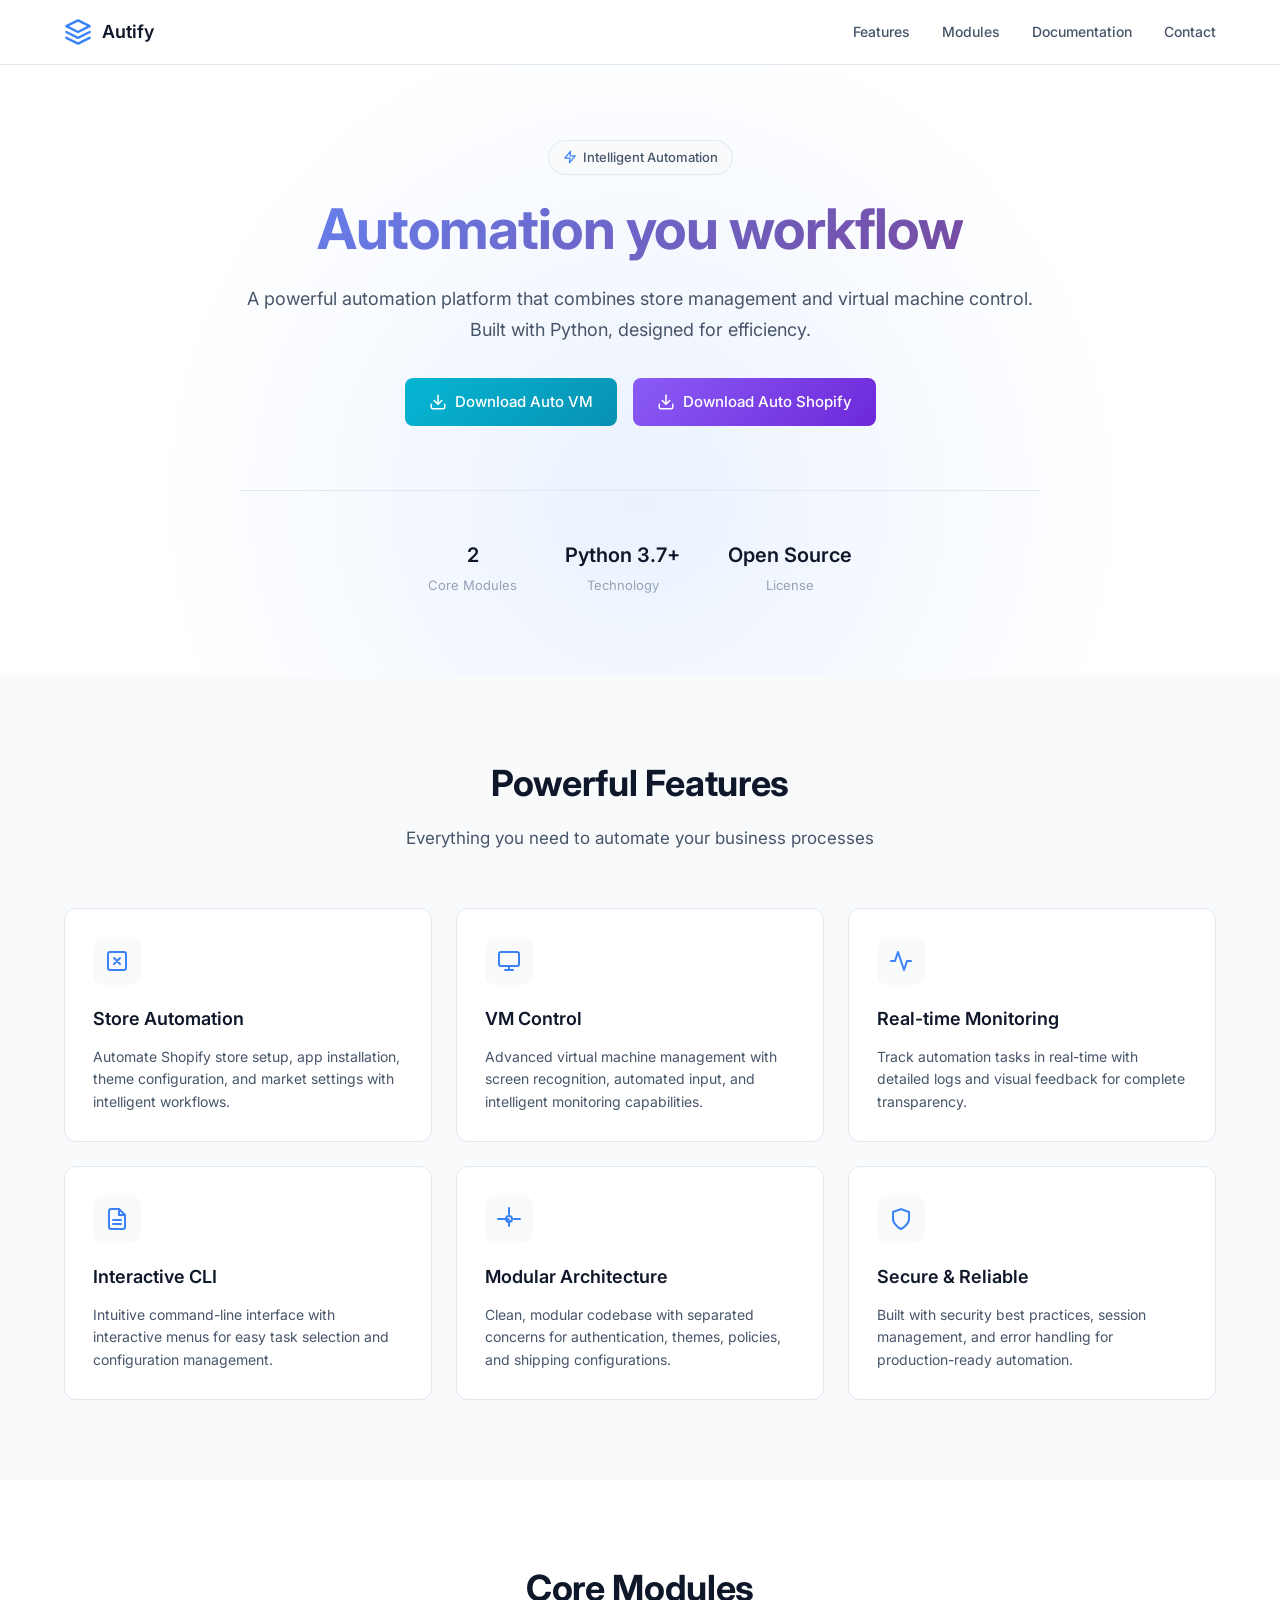
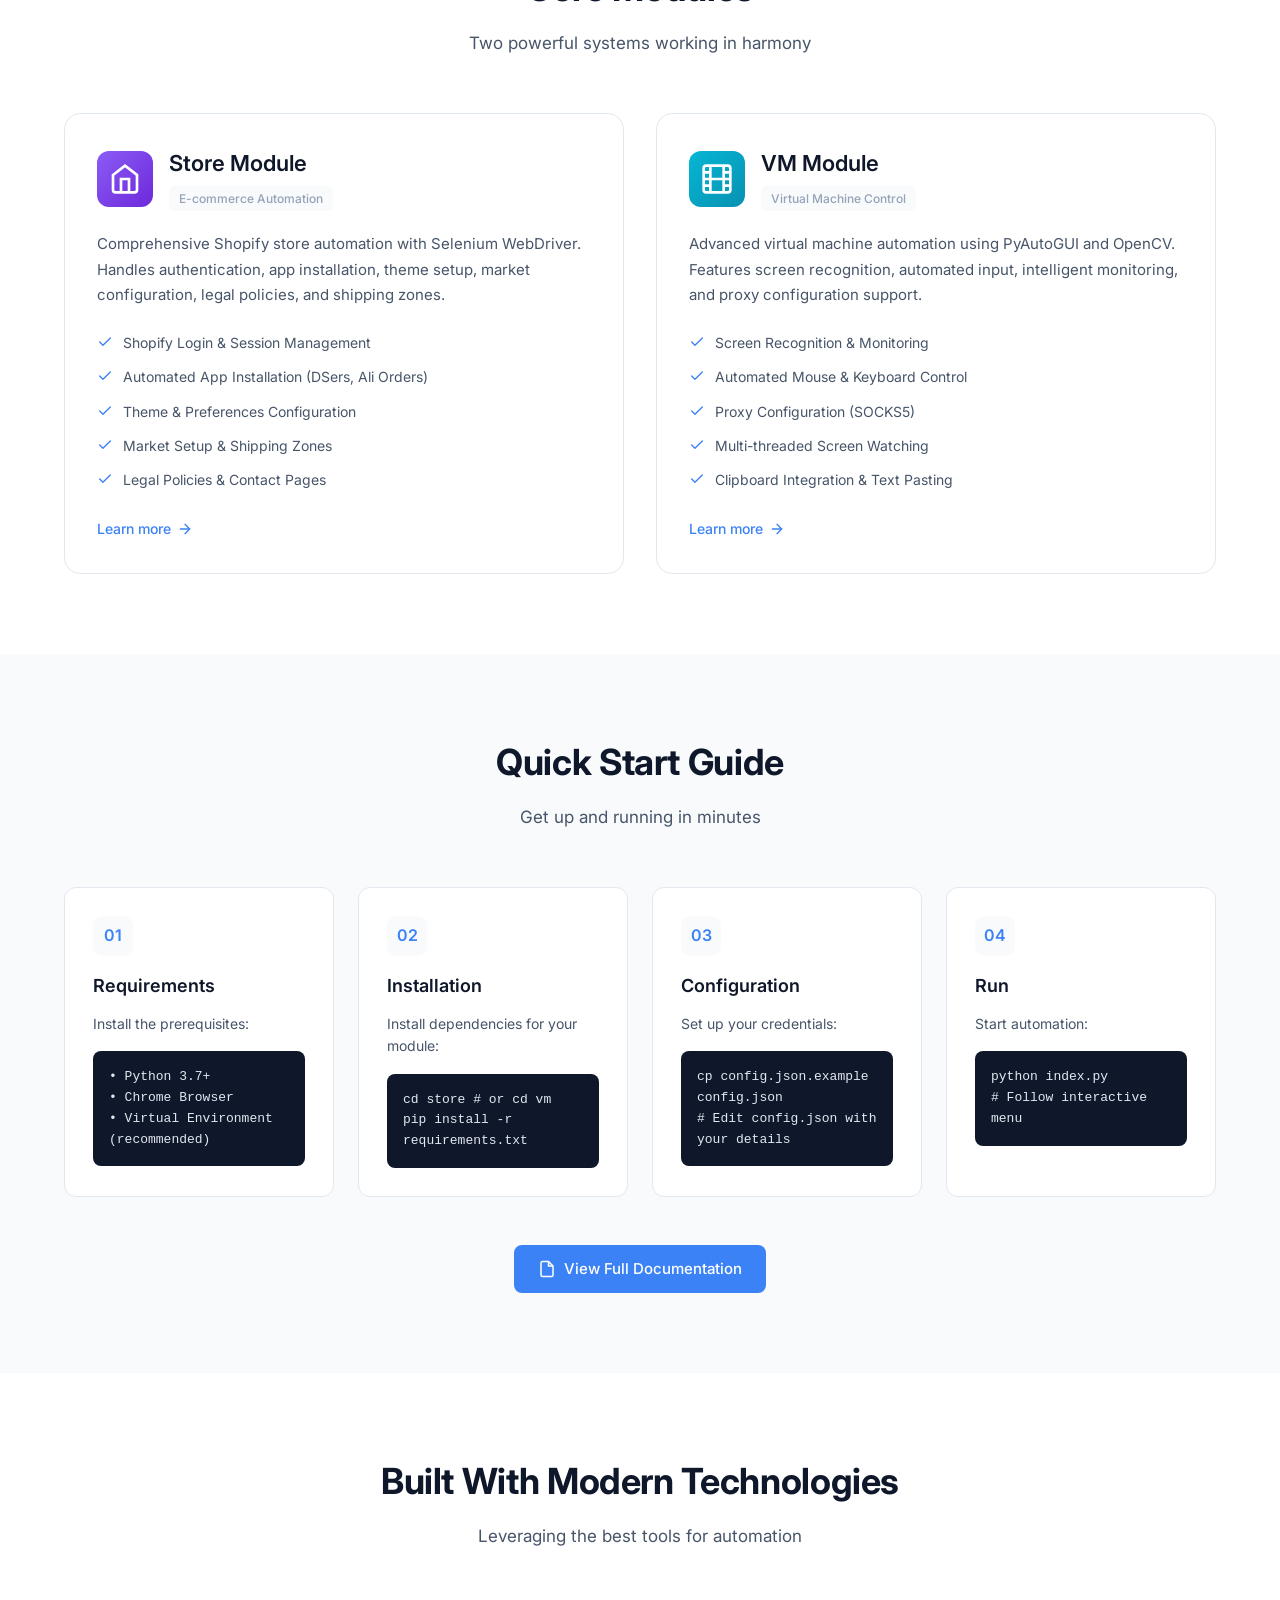
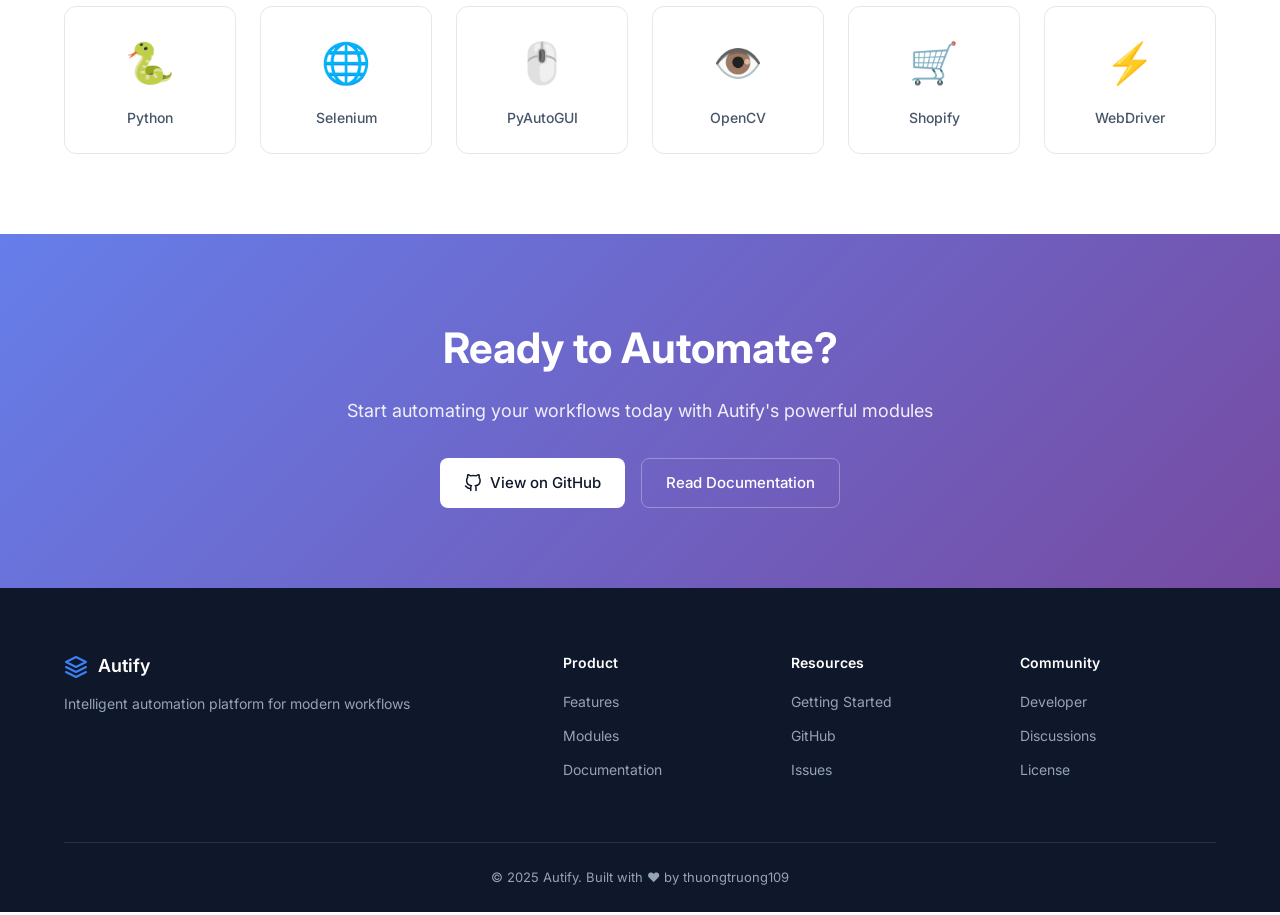
==== docs/index.html @ 8913245e "docs: update build description" ====
<!DOCTYPE html>
<html lang="vi">
  <head>
    <meta charset="UTF-8" />
    <meta name="viewport" content="width=device-width, initial-scale=1.0" />
    <title>Autify - Automation Platform</title>
    <link rel="preconnect" href="https://fonts.googleapis.com" />
    <link rel="preconnect" href="https://fonts.gstatic.com" crossorigin />
    <link
      href="https://fonts.googleapis.com/css2?family=Inter:wght@300;400;500;600;700&display=swap"
      rel="stylesheet"
    />
    <link rel="stylesheet" href="styles.css" />
  </head>
  <body>
    <!-- Navigation -->
    <nav class="navbar">
      <div class="container">
        <div class="nav-content">
          <div class="logo">
            <svg
              width="28"
              height="28"
              viewBox="0 0 24 24"
              fill="none"
              xmlns="http://www.w3.org/2000/svg"
            >
              <path
                d="M12 2L2 7L12 12L22 7L12 2Z"
                stroke="currentColor"
                stroke-width="2"
                stroke-linecap="round"
                stroke-linejoin="round"
              />
              <path
                d="M2 17L12 22L22 17"
                stroke="currentColor"
                stroke-width="2"
                stroke-linecap="round"
                stroke-linejoin="round"
              />
              <path
                d="M2 12L12 17L22 12"
                stroke="currentColor"
                stroke-width="2"
                stroke-linecap="round"
                stroke-linejoin="round"
              />
            </svg>
            <span>Autify</span>
          </div>
          <button class="mobile-menu-toggle" aria-label="Toggle menu">
            <span></span>
            <span></span>
            <span></span>
          </button>
          <ul class="nav-links">
            <li><a href="#features">Features</a></li>
            <li><a href="#modules">Modules</a></li>
            <li><a href="#docs">Documentation</a></li>
            <li><a href="#contact">Contact</a></li>
          </ul>
        </div>
      </div>
    </nav>

    <!-- Hero Section -->
    <section class="hero">
      <div class="container">
        <div class="hero-content">
          <div class="badge">
            <svg
              width="14"
              height="14"
              viewBox="0 0 24 24"
              fill="none"
              xmlns="http://www.w3.org/2000/svg"
            >
              <path
                d="M13 2L3 14h9l-1 8 10-12h-9l1-8z"
                stroke="currentColor"
                stroke-width="2"
                stroke-linecap="round"
                stroke-linejoin="round"
              />
            </svg>
            Intelligent Automation
          </div>
          <h1 class="hero-title">
            <span class="gradient-text">Automation you workflow</span>
          </h1>
          <p class="hero-description">
            A powerful automation platform that combines store management and
            virtual machine control. Built with Python, designed for efficiency.
          </p>
          <div class="hero-actions">
            <a
              href="https://github.com/thuongtruong109/autify/raw/refs/heads/gh-pages/downloads/autify_vm.zip"
              class="btn-large btn-vm"
              download
            >
              <svg
                width="18"
                height="18"
                viewBox="0 0 24 24"
                fill="none"
                xmlns="http://www.w3.org/2000/svg"
              >
                <path
                  d="M21 15v4a2 2 0 0 1-2 2H5a2 2 0 0 1-2-2v-4"
                  stroke="currentColor"
                  stroke-width="2"
                  stroke-linecap="round"
                  stroke-linejoin="round"
                />
                <polyline
                  points="7 10 12 15 17 10"
                  stroke="currentColor"
                  stroke-width="2"
                  stroke-linecap="round"
                  stroke-linejoin="round"
                />
                <line
                  x1="12"
                  y1="15"
                  x2="12"
                  y2="3"
                  stroke="currentColor"
                  stroke-width="2"
                  stroke-linecap="round"
                />
              </svg>
              Download Auto VM
            </a>
            <a
              href="store/build/dist/index.exe"
              class="btn-large btn-store"
              download
            >
              <svg
                width="18"
                height="18"
                viewBox="0 0 24 24"
                fill="none"
                xmlns="http://www.w3.org/2000/svg"
              >
                <path
                  d="M21 15v4a2 2 0 0 1-2 2H5a2 2 0 0 1-2-2v-4"
                  stroke="currentColor"
                  stroke-width="2"
                  stroke-linecap="round"
                  stroke-linejoin="round"
                />
                <polyline
                  points="7 10 12 15 17 10"
                  stroke="currentColor"
                  stroke-width="2"
                  stroke-linecap="round"
                  stroke-linejoin="round"
                />
                <line
                  x1="12"
                  y1="15"
                  x2="12"
                  y2="3"
                  stroke="currentColor"
                  stroke-width="2"
                  stroke-linecap="round"
                />
              </svg>
              Download Auto Shopify
            </a>
          </div>
          <div class="hero-stats">
            <div class="stat-item">
              <div class="stat-value">2</div>
              <div class="stat-label">Core Modules</div>
            </div>
            <div class="stat-item">
              <div class="stat-value">Python 3.7+</div>
              <div class="stat-label">Technology</div>
            </div>
            <div class="stat-item">
              <div class="stat-value">Open Source</div>
              <div class="stat-label">License</div>
            </div>
          </div>
        </div>
      </div>
      <div class="hero-gradient"></div>
    </section>

    <!-- Features Section -->
    <section id="features" class="features">
      <div class="container">
        <div class="section-header">
          <h2 class="section-title">Powerful Features</h2>
          <p class="section-description">
            Everything you need to automate your business processes
          </p>
        </div>
        <div class="features-grid">
          <div class="feature-card">
            <div class="feature-icon">
              <svg
                width="24"
                height="24"
                viewBox="0 0 24 24"
                fill="none"
                xmlns="http://www.w3.org/2000/svg"
              >
                <rect
                  x="3"
                  y="3"
                  width="18"
                  height="18"
                  rx="2"
                  stroke="currentColor"
                  stroke-width="2"
                />
                <path
                  d="M9 9l6 6M15 9l-6 6"
                  stroke="currentColor"
                  stroke-width="2"
                  stroke-linecap="round"
                />
              </svg>
            </div>
            <h3>Store Automation</h3>
            <p>
              Automate Shopify store setup, app installation, theme
              configuration, and market settings with intelligent workflows.
            </p>
          </div>
          <div class="feature-card">
            <div class="feature-icon">
              <svg
                width="24"
                height="24"
                viewBox="0 0 24 24"
                fill="none"
                xmlns="http://www.w3.org/2000/svg"
              >
                <rect
                  x="2"
                  y="3"
                  width="20"
                  height="14"
                  rx="2"
                  stroke="currentColor"
                  stroke-width="2"
                />
                <line
                  x1="8"
                  y1="21"
                  x2="16"
                  y2="21"
                  stroke="currentColor"
                  stroke-width="2"
                  stroke-linecap="round"
                />
                <line
                  x1="12"
                  y1="17"
                  x2="12"
                  y2="21"
                  stroke="currentColor"
                  stroke-width="2"
                  stroke-linecap="round"
                />
              </svg>
            </div>
            <h3>VM Control</h3>
            <p>
              Advanced virtual machine management with screen recognition,
              automated input, and intelligent monitoring capabilities.
            </p>
          </div>
          <div class="feature-card">
            <div class="feature-icon">
              <svg
                width="24"
                height="24"
                viewBox="0 0 24 24"
                fill="none"
                xmlns="http://www.w3.org/2000/svg"
              >
                <polyline
                  points="22 12 18 12 15 21 9 3 6 12 2 12"
                  stroke="currentColor"
                  stroke-width="2"
                  stroke-linecap="round"
                  stroke-linejoin="round"
                />
              </svg>
            </div>
            <h3>Real-time Monitoring</h3>
            <p>
              Track automation tasks in real-time with detailed logs and visual
              feedback for complete transparency.
            </p>
          </div>
          <div class="feature-card">
            <div class="feature-icon">
              <svg
                width="24"
                height="24"
                viewBox="0 0 24 24"
                fill="none"
                xmlns="http://www.w3.org/2000/svg"
              >
                <path
                  d="M14 2H6a2 2 0 0 0-2 2v16a2 2 0 0 0 2 2h12a2 2 0 0 0 2-2V8z"
                  stroke="currentColor"
                  stroke-width="2"
                />
                <polyline
                  points="14 2 14 8 20 8"
                  stroke="currentColor"
                  stroke-width="2"
                />
                <line
                  x1="16"
                  y1="13"
                  x2="8"
                  y2="13"
                  stroke="currentColor"
                  stroke-width="2"
                  stroke-linecap="round"
                />
                <line
                  x1="16"
                  y1="17"
                  x2="8"
                  y2="17"
                  stroke="currentColor"
                  stroke-width="2"
                  stroke-linecap="round"
                />
              </svg>
            </div>
            <h3>Interactive CLI</h3>
            <p>
              Intuitive command-line interface with interactive menus for easy
              task selection and configuration management.
            </p>
          </div>
          <div class="feature-card">
            <div class="feature-icon">
              <svg
                width="24"
                height="24"
                viewBox="0 0 24 24"
                fill="none"
                xmlns="http://www.w3.org/2000/svg"
              >
                <circle
                  cx="12"
                  cy="12"
                  r="3"
                  stroke="currentColor"
                  stroke-width="2"
                />
                <path
                  d="M12 1v6m0 6v6M23 12h-6m-6 0H1"
                  stroke="currentColor"
                  stroke-width="2"
                  stroke-linecap="round"
                />
              </svg>
            </div>
            <h3>Modular Architecture</h3>
            <p>
              Clean, modular codebase with separated concerns for
              authentication, themes, policies, and shipping configurations.
            </p>
          </div>
          <div class="feature-card">
            <div class="feature-icon">
              <svg
                width="24"
                height="24"
                viewBox="0 0 24 24"
                fill="none"
                xmlns="http://www.w3.org/2000/svg"
              >
                <path
                  d="M12 22s8-4 8-10V5l-8-3-8 3v7c0 6 8 10 8 10z"
                  stroke="currentColor"
                  stroke-width="2"
                />
              </svg>
            </div>
            <h3>Secure & Reliable</h3>
            <p>
              Built with security best practices, session management, and error
              handling for production-ready automation.
            </p>
          </div>
        </div>
      </div>
    </section>

    <!-- Modules Section -->
    <section id="modules" class="modules">
      <div class="container">
        <div class="section-header">
          <h2 class="section-title">Core Modules</h2>
          <p class="section-description">
            Two powerful systems working in harmony
          </p>
        </div>
        <div class="modules-grid">
          <div class="module-card">
            <div class="module-header">
              <div class="module-icon store">
                <svg
                  width="32"
                  height="32"
                  viewBox="0 0 24 24"
                  fill="none"
                  xmlns="http://www.w3.org/2000/svg"
                >
                  <path
                    d="M3 9l9-7 9 7v11a2 2 0 0 1-2 2H5a2 2 0 0 1-2-2z"
                    stroke="currentColor"
                    stroke-width="2"
                  />
                  <polyline
                    points="9 22 9 12 15 12 15 22"
                    stroke="currentColor"
                    stroke-width="2"
                  />
                </svg>
              </div>
              <div>
                <h3>Store Module</h3>
                <span class="module-tag">E-commerce Automation</span>
              </div>
            </div>
            <p class="module-description">
              Comprehensive Shopify store automation with Selenium WebDriver.
              Handles authentication, app installation, theme setup, market
              configuration, legal policies, and shipping zones.
            </p>
            <div class="module-features">
              <div class="module-feature">
                <svg
                  width="16"
                  height="16"
                  viewBox="0 0 24 24"
                  fill="none"
                  xmlns="http://www.w3.org/2000/svg"
                >
                  <polyline
                    points="20 6 9 17 4 12"
                    stroke="currentColor"
                    stroke-width="2"
                    stroke-linecap="round"
                    stroke-linejoin="round"
                  />
                </svg>
                Shopify Login & Session Management
              </div>
              <div class="module-feature">
                <svg
                  width="16"
                  height="16"
                  viewBox="0 0 24 24"
                  fill="none"
                  xmlns="http://www.w3.org/2000/svg"
                >
                  <polyline
                    points="20 6 9 17 4 12"
                    stroke="currentColor"
                    stroke-width="2"
                    stroke-linecap="round"
                    stroke-linejoin="round"
                  />
                </svg>
                Automated App Installation (DSers, Ali Orders)
              </div>
              <div class="module-feature">
                <svg
                  width="16"
                  height="16"
                  viewBox="0 0 24 24"
                  fill="none"
                  xmlns="http://www.w3.org/2000/svg"
                >
                  <polyline
                    points="20 6 9 17 4 12"
                    stroke="currentColor"
                    stroke-width="2"
                    stroke-linecap="round"
                    stroke-linejoin="round"
                  />
                </svg>
                Theme & Preferences Configuration
              </div>
              <div class="module-feature">
                <svg
                  width="16"
                  height="16"
                  viewBox="0 0 24 24"
                  fill="none"
                  xmlns="http://www.w3.org/2000/svg"
                >
                  <polyline
                    points="20 6 9 17 4 12"
                    stroke="currentColor"
                    stroke-width="2"
                    stroke-linecap="round"
                    stroke-linejoin="round"
                  />
                </svg>
                Market Setup & Shipping Zones
              </div>
              <div class="module-feature">
                <svg
                  width="16"
                  height="16"
                  viewBox="0 0 24 24"
                  fill="none"
                  xmlns="http://www.w3.org/2000/svg"
                >
                  <polyline
                    points="20 6 9 17 4 12"
                    stroke="currentColor"
                    stroke-width="2"
                    stroke-linecap="round"
                    stroke-linejoin="round"
                  />
                </svg>
                Legal Policies & Contact Pages
              </div>
            </div>
            <a href="#docs" class="module-link">
              Learn more
              <svg
                width="16"
                height="16"
                viewBox="0 0 24 24"
                fill="none"
                xmlns="http://www.w3.org/2000/svg"
              >
                <line
                  x1="5"
                  y1="12"
                  x2="19"
                  y2="12"
                  stroke="currentColor"
                  stroke-width="2"
                  stroke-linecap="round"
                />
                <polyline
                  points="12 5 19 12 12 19"
                  stroke="currentColor"
                  stroke-width="2"
                  stroke-linecap="round"
                  stroke-linejoin="round"
                />
              </svg>
            </a>
          </div>

          <div class="module-card">
            <div class="module-header">
              <div class="module-icon vm">
                <svg
                  width="32"
                  height="32"
                  viewBox="0 0 24 24"
                  fill="none"
                  xmlns="http://www.w3.org/2000/svg"
                >
                  <rect
                    x="2"
                    y="2"
                    width="20"
                    height="20"
                    rx="2"
                    stroke="currentColor"
                    stroke-width="2"
                  />
                  <path
                    d="M7 2v20M17 2v20M2 12h20M2 7h5M2 17h5M17 17h5M17 7h5"
                    stroke="currentColor"
                    stroke-width="2"
                  />
                </svg>
              </div>
              <div>
                <h3>VM Module</h3>
                <span class="module-tag">Virtual Machine Control</span>
              </div>
            </div>
            <p class="module-description">
              Advanced virtual machine automation using PyAutoGUI and OpenCV.
              Features screen recognition, automated input, intelligent
              monitoring, and proxy configuration support.
            </p>
            <div class="module-features">
              <div class="module-feature">
                <svg
                  width="16"
                  height="16"
                  viewBox="0 0 24 24"
                  fill="none"
                  xmlns="http://www.w3.org/2000/svg"
                >
                  <polyline
                    points="20 6 9 17 4 12"
                    stroke="currentColor"
                    stroke-width="2"
                    stroke-linecap="round"
                    stroke-linejoin="round"
                  />
                </svg>
                Screen Recognition & Monitoring
              </div>
              <div class="module-feature">
                <svg
                  width="16"
                  height="16"
                  viewBox="0 0 24 24"
                  fill="none"
                  xmlns="http://www.w3.org/2000/svg"
                >
                  <polyline
                    points="20 6 9 17 4 12"
                    stroke="currentColor"
                    stroke-width="2"
                    stroke-linecap="round"
                    stroke-linejoin="round"
                  />
                </svg>
                Automated Mouse & Keyboard Control
              </div>
              <div class="module-feature">
                <svg
                  width="16"
                  height="16"
                  viewBox="0 0 24 24"
                  fill="none"
                  xmlns="http://www.w3.org/2000/svg"
                >
                  <polyline
                    points="20 6 9 17 4 12"
                    stroke="currentColor"
                    stroke-width="2"
                    stroke-linecap="round"
                    stroke-linejoin="round"
                  />
                </svg>
                Proxy Configuration (SOCKS5)
              </div>
              <div class="module-feature">
                <svg
                  width="16"
                  height="16"
                  viewBox="0 0 24 24"
                  fill="none"
                  xmlns="http://www.w3.org/2000/svg"
                >
                  <polyline
                    points="20 6 9 17 4 12"
                    stroke="currentColor"
                    stroke-width="2"
                    stroke-linecap="round"
                    stroke-linejoin="round"
                  />
                </svg>
                Multi-threaded Screen Watching
              </div>
              <div class="module-feature">
                <svg
                  width="16"
                  height="16"
                  viewBox="0 0 24 24"
                  fill="none"
                  xmlns="http://www.w3.org/2000/svg"
                >
                  <polyline
                    points="20 6 9 17 4 12"
                    stroke="currentColor"
                    stroke-width="2"
                    stroke-linecap="round"
                    stroke-linejoin="round"
                  />
                </svg>
                Clipboard Integration & Text Pasting
              </div>
            </div>
            <a href="#docs" class="module-link">
              Learn more
              <svg
                width="16"
                height="16"
                viewBox="0 0 24 24"
                fill="none"
                xmlns="http://www.w3.org/2000/svg"
              >
                <line
                  x1="5"
                  y1="12"
                  x2="19"
                  y2="12"
                  stroke="currentColor"
                  stroke-width="2"
                  stroke-linecap="round"
                />
                <polyline
                  points="12 5 19 12 12 19"
                  stroke="currentColor"
                  stroke-width="2"
                  stroke-linecap="round"
                  stroke-linejoin="round"
                />
              </svg>
            </a>
          </div>
        </div>
      </div>
    </section>

    <!-- Documentation Section -->
    <section id="docs" class="docs">
      <div class="container">
        <div class="section-header">
          <h2 class="section-title">Quick Start Guide</h2>
          <p class="section-description">Get up and running in minutes</p>
        </div>
        <div class="docs-grid">
          <div class="doc-card">
            <div class="doc-number">01</div>
            <h3>Requirements</h3>
            <div class="doc-content">
              <p>Install the prerequisites:</p>
              <div class="code-block">
                <code
                  >• Python 3.7+<br />• Chrome Browser<br />• Virtual
                  Environment (recommended)</code
                >
              </div>
            </div>
          </div>
          <div class="doc-card">
            <div class="doc-number">02</div>
            <h3>Installation</h3>
            <div class="doc-content">
              <p>Install dependencies for your module:</p>
              <div class="code-block">
                <code
                  >cd store # or cd vm<br />pip install -r
                  requirements.txt</code
                >
              </div>
            </div>
          </div>
          <div class="doc-card">
            <div class="doc-number">03</div>
            <h3>Configuration</h3>
            <div class="doc-content">
              <p>Set up your credentials:</p>
              <div class="code-block">
                <code
                  >cp config.json.example config.json<br /># Edit config.json
                  with your details</code
                >
              </div>
            </div>
          </div>
          <div class="doc-card">
            <div class="doc-number">04</div>
            <h3>Run</h3>
            <div class="doc-content">
              <p>Start automation:</p>
              <div class="code-block">
                <code>python index.py<br /># Follow interactive menu</code>
              </div>
            </div>
          </div>
        </div>
        <div class="docs-cta">
          <a
            href="https://github.com/thuongtruong109/autify"
            class="btn-large btn-primary"
            target="_blank"
          >
            <svg
              width="18"
              height="18"
              viewBox="0 0 24 24"
              fill="none"
              xmlns="http://www.w3.org/2000/svg"
            >
              <path
                d="M14 2H6a2 2 0 0 0-2 2v16a2 2 0 0 0 2 2h12a2 2 0 0 0 2-2V8z"
                stroke="currentColor"
                stroke-width="2"
              />
              <polyline
                points="14 2 14 8 20 8"
                stroke="currentColor"
                stroke-width="2"
              />
            </svg>
            View Full Documentation
          </a>
        </div>
      </div>
    </section>

    <!-- Tech Stack Section -->
    <section class="tech-stack">
      <div class="container">
        <div class="section-header">
          <h2 class="section-title">Built With Modern Technologies</h2>
          <p class="section-description">
            Leveraging the best tools for automation
          </p>
        </div>
        <div class="tech-grid">
          <div class="tech-item">
            <div class="tech-logo">🐍</div>
            <div class="tech-name">Python</div>
          </div>
          <div class="tech-item">
            <div class="tech-logo">🌐</div>
            <div class="tech-name">Selenium</div>
          </div>
          <div class="tech-item">
            <div class="tech-logo">🖱️</div>
            <div class="tech-name">PyAutoGUI</div>
          </div>
          <div class="tech-item">
            <div class="tech-logo">👁️</div>
            <div class="tech-name">OpenCV</div>
          </div>
          <div class="tech-item">
            <div class="tech-logo">🛒</div>
            <div class="tech-name">Shopify</div>
          </div>
          <div class="tech-item">
            <div class="tech-logo">⚡</div>
            <div class="tech-name">WebDriver</div>
          </div>
        </div>
      </div>
    </section>

    <!-- CTA Section -->
    <section id="contact" class="cta">
      <div class="container">
        <div class="cta-content">
          <h2>Ready to Automate?</h2>
          <p>
            Start automating your workflows today with Autify's powerful modules
          </p>
          <div class="cta-actions">
            <a
              href="https://github.com/thuongtruong109/autify"
              class="btn-large btn-primary"
              target="_blank"
            >
              <svg
                width="18"
                height="18"
                viewBox="0 0 24 24"
                fill="none"
                xmlns="http://www.w3.org/2000/svg"
              >
                <path
                  d="M9 19c-5 1.5-5-2.5-7-3m14 6v-3.87a3.37 3.37 0 0 0-.94-2.61c3.14-.35 6.44-1.54 6.44-7A5.44 5.44 0 0 0 20 4.77 5.07 5.07 0 0 0 19.91 1S18.73.65 16 2.48a13.38 13.38 0 0 0-7 0C6.27.65 5.09 1 5.09 1A5.07 5.07 0 0 0 5 4.77a5.44 5.44 0 0 0-1.5 3.78c0 5.42 3.3 6.61 6.44 7A3.37 3.37 0 0 0 9 18.13V22"
                  stroke="currentColor"
                  stroke-width="2"
                  stroke-linecap="round"
                  stroke-linejoin="round"
                />
              </svg>
              View on GitHub
            </a>
            <a href="README.md" class="btn-large btn-outline"
              >Read Documentation</a
            >
          </div>
        </div>
      </div>
    </section>

    <!-- Footer -->
    <footer class="footer">
      <div class="container">
        <div class="footer-content">
          <div class="footer-brand">
            <div class="logo">
              <svg
                width="24"
                height="24"
                viewBox="0 0 24 24"
                fill="none"
                xmlns="http://www.w3.org/2000/svg"
              >
                <path
                  d="M12 2L2 7L12 12L22 7L12 2Z"
                  stroke="currentColor"
                  stroke-width="2"
                  stroke-linecap="round"
                  stroke-linejoin="round"
                />
                <path
                  d="M2 17L12 22L22 17"
                  stroke="currentColor"
                  stroke-width="2"
                  stroke-linecap="round"
                  stroke-linejoin="round"
                />
                <path
                  d="M2 12L12 17L22 12"
                  stroke="currentColor"
                  stroke-width="2"
                  stroke-linecap="round"
                  stroke-linejoin="round"
                />
              </svg>
              <span>Autify</span>
            </div>
            <p>Intelligent automation platform for modern workflows</p>
          </div>
          <div class="footer-links">
            <div class="footer-column">
              <h4>Product</h4>
              <a href="#features">Features</a>
              <a href="#modules">Modules</a>
              <a href="#docs">Documentation</a>
            </div>
            <div class="footer-column">
              <h4>Resources</h4>
              <a href="README.md">Getting Started</a>
              <a
                href="https://github.com/thuongtruong109/autify"
                target="_blank"
                >GitHub</a
              >
              <a
                href="https://github.com/thuongtruong109/autify/issues"
                target="_blank"
                >Issues</a
              >
            </div>
            <div class="footer-column">
              <h4>Community</h4>
              <a href="https://github.com/thuongtruong109" target="_blank"
                >Developer</a
              >
              <a
                href="https://github.com/thuongtruong109/autify/discussions"
                target="_blank"
                >Discussions</a
              >
              <a
                href="https://github.com/thuongtruong109/autify/blob/main/LICENSE"
                target="_blank"
                >License</a
              >
            </div>
          </div>
        </div>
        <div class="footer-bottom">
          <p>&copy; 2025 Autify. Built with ❤️ by thuongtruong109</p>
        </div>
      </div>
    </footer>

    <script src="script.js"></script>
  </body>
</html>
---- docs/styles.css ----
* {
  margin: 0;
  padding: 0;
  box-sizing: border-box;
}

:root {
  --primary: #3b82f6;
  --primary-dark: #2563eb;
  --secondary: #64748b;
  --text-primary: #0f172a;
  --text-secondary: #475569;
  --text-muted: #94a3b8;
  --background: #ffffff;
  --surface: #f8fafc;
  --border: #e2e8f0;
  --store-color: #8b5cf6;
  --vm-color: #06b6d4;
  --gradient-1: linear-gradient(135deg, #667eea 0%, #764ba2 100%);
  --gradient-2: linear-gradient(135deg, #f093fb 0%, #f5576c 100%);
  --shadow-sm: 0 1px 2px 0 rgba(0, 0, 0, 0.05);
  --shadow: 0 1px 3px 0 rgba(0, 0, 0, 0.1), 0 1px 2px -1px rgba(0, 0, 0, 0.1);
  --shadow-md: 0 4px 6px -1px rgba(0, 0, 0, 0.1),
    0 2px 4px -2px rgba(0, 0, 0, 0.1);
  --shadow-lg: 0 10px 15px -3px rgba(0, 0, 0, 0.1),
    0 4px 6px -4px rgba(0, 0, 0, 0.1);
}

body {
  font-family: "Inter", -apple-system, BlinkMacSystemFont, "Segoe UI",
    sans-serif;
  color: var(--text-primary);
  background: var(--background);
  line-height: 1.6;
  -webkit-font-smoothing: antialiased;
  -moz-osx-font-smoothing: grayscale;
}

.container {
  max-width: 1200px;
  margin: 0 auto;
  padding: 0 24px;
}

/* Navigation */
.navbar {
  position: fixed;
  top: 0;
  left: 0;
  right: 0;
  background: rgba(255, 255, 255, 0.8);
  backdrop-filter: blur(12px);
  border-bottom: 1px solid var(--border);
  z-index: 1000;
  transition: all 0.3s ease;
}

.nav-content {
  display: flex;
  align-items: center;
  justify-content: space-between;
  height: 64px;
}

.logo {
  display: flex;
  align-items: center;
  gap: 10px;
  font-size: 18px;
  font-weight: 600;
  color: var(--text-primary);
  text-decoration: none;
}

.logo svg {
  color: var(--primary);
}

.nav-links {
  display: flex;
  list-style: none;
  gap: 32px;
  margin-left: auto;
}

.nav-links a {
  color: var(--text-secondary);
  text-decoration: none;
  font-size: 14px;
  font-weight: 500;
  transition: color 0.2s ease;
}

.nav-links a:hover {
  color: var(--text-primary);
}

.mobile-menu-toggle {
  display: none;
  flex-direction: column;
  gap: 4px;
  background: none;
  border: none;
  cursor: pointer;
  padding: 8px;
  z-index: 1001;
}

.mobile-menu-toggle span {
  width: 24px;
  height: 2px;
  background: var(--text-primary);
  transition: all 0.3s ease;
  border-radius: 2px;
}

.mobile-menu-toggle.active span:nth-child(1) {
  transform: rotate(45deg) translate(5px, 5px);
}

.mobile-menu-toggle.active span:nth-child(2) {
  opacity: 0;
}

.mobile-menu-toggle.active span:nth-child(3) {
  transform: rotate(-45deg) translate(7px, -6px);
}

/* Buttons */
.btn-primary,
.btn-secondary,
.btn-outline,
.btn-large {
  display: inline-flex;
  align-items: center;
  justify-content: center;
  gap: 8px;
  font-size: 14px;
  font-weight: 500;
  padding: 8px 16px;
  border-radius: 8px;
  text-decoration: none;
  transition: all 0.2s ease;
  border: none;
  cursor: pointer;
}

.btn-primary {
  background: var(--primary);
  color: white;
}

.btn-primary:hover {
  background: var(--primary-dark);
  transform: translateY(-1px);
  box-shadow: var(--shadow-md);
}

.btn-secondary {
  background: var(--surface);
  color: var(--text-primary);
}

.btn-secondary:hover {
  background: var(--border);
}

.btn-outline {
  background: transparent;
  color: var(--text-primary);
  border: 1px solid var(--border);
}

.btn-outline:hover {
  background: var(--surface);
  border-color: var(--secondary);
}

.btn-large {
  padding: 12px 24px;
  font-size: 15px;
}

.btn-vm {
  background: linear-gradient(135deg, #06b6d4 0%, #0891b2 100%);
  color: white;
}

.btn-vm:hover {
  background: linear-gradient(135deg, #0891b2 0%, #0e7490 100%);
  transform: translateY(-1px);
  box-shadow: var(--shadow-md);
}

.btn-store {
  background: linear-gradient(135deg, #8b5cf6 0%, #6d28d9 100%);
  color: white;
}

.btn-store:hover {
  background: linear-gradient(135deg, #6d28d9 0%, #5b21b6 100%);
  transform: translateY(-1px);
  box-shadow: var(--shadow-md);
}

/* Hero Section */
.hero {
  position: relative;
  padding: 140px 0 80px;
  overflow: hidden;
}

.hero-content {
  position: relative;
  z-index: 1;
  text-align: center;
  max-width: 800px;
  margin: 0 auto;
}

.badge {
  display: inline-flex;
  align-items: center;
  gap: 6px;
  padding: 6px 14px;
  background: var(--surface);
  border: 1px solid var(--border);
  border-radius: 20px;
  font-size: 13px;
  font-weight: 500;
  color: var(--text-secondary);
  margin-bottom: 24px;
}

.badge svg {
  width: 14px;
  height: 14px;
  color: var(--primary);
}

.hero-title {
  font-size: 56px;
  font-weight: 700;
  line-height: 1.1;
  margin-bottom: 24px;
  letter-spacing: -0.02em;
}

.gradient-text {
  background: var(--gradient-1);
  -webkit-background-clip: text;
  -webkit-text-fill-color: transparent;
  background-clip: text;
}

.hero-description {
  font-size: 18px;
  color: var(--text-secondary);
  margin-bottom: 32px;
  line-height: 1.7;
}

.hero-actions {
  display: flex;
  gap: 16px;
  justify-content: center;
  margin-bottom: 64px;
}

.hero-stats {
  display: flex;
  gap: 48px;
  justify-content: center;
  padding-top: 48px;
  border-top: 1px solid var(--border);
}

.stat-item {
  text-align: center;
}

.stat-value {
  font-size: 20px;
  font-weight: 600;
  color: var(--text-primary);
  margin-bottom: 4px;
}

.stat-label {
  font-size: 13px;
  color: var(--text-muted);
}

.hero-gradient {
  position: absolute;
  top: 0;
  left: 50%;
  transform: translateX(-50%);
  width: 1000px;
  height: 1000px;
  background: radial-gradient(
    circle,
    rgba(59, 130, 246, 0.1) 0%,
    transparent 70%
  );
  pointer-events: none;
}

/* Sections */
section {
  padding: 80px 0;
}

.section-header {
  text-align: center;
  margin-bottom: 56px;
}

.section-title {
  font-size: 36px;
  font-weight: 700;
  margin-bottom: 12px;
  letter-spacing: -0.01em;
}

.section-description {
  font-size: 17px;
  color: var(--text-secondary);
}

/* Features Section */
.features {
  background: var(--surface);
}

.features-grid {
  display: grid;
  grid-template-columns: repeat(auto-fit, minmax(340px, 1fr));
  gap: 24px;
}

.feature-card {
  background: white;
  padding: 28px;
  border-radius: 12px;
  border: 1px solid var(--border);
  transition: all 0.3s ease;
}

.feature-card:hover {
  transform: translateY(-4px);
  box-shadow: var(--shadow-lg);
  border-color: var(--primary);
}

.feature-icon {
  width: 48px;
  height: 48px;
  background: var(--surface);
  border-radius: 10px;
  display: flex;
  align-items: center;
  justify-content: center;
  margin-bottom: 20px;
  color: var(--primary);
}

.feature-card h3 {
  font-size: 18px;
  font-weight: 600;
  margin-bottom: 12px;
  color: var(--text-primary);
}

.feature-card p {
  font-size: 14px;
  color: var(--text-secondary);
  line-height: 1.6;
}

/* Modules Section */
.modules-grid {
  display: grid;
  grid-template-columns: repeat(auto-fit, minmax(500px, 1fr));
  gap: 32px;
}

.module-card {
  background: white;
  border: 1px solid var(--border);
  border-radius: 16px;
  padding: 32px;
  transition: all 0.3s ease;
}

.module-card:hover {
  box-shadow: var(--shadow-lg);
  transform: translateY(-4px);
}

.module-header {
  display: flex;
  align-items: center;
  gap: 16px;
  margin-bottom: 20px;
}

.module-icon {
  width: 56px;
  height: 56px;
  border-radius: 12px;
  display: flex;
  align-items: center;
  justify-content: center;
  color: white;
}

.module-icon.store {
  background: linear-gradient(135deg, #8b5cf6 0%, #6d28d9 100%);
}

.module-icon.vm {
  background: linear-gradient(135deg, #06b6d4 0%, #0891b2 100%);
}

.module-header h3 {
  font-size: 22px;
  font-weight: 600;
  margin-bottom: 4px;
}

.module-tag {
  display: inline-block;
  padding: 3px 10px;
  background: var(--surface);
  border-radius: 6px;
  font-size: 12px;
  color: var(--text-muted);
  font-weight: 500;
}

.module-description {
  font-size: 15px;
  color: var(--text-secondary);
  line-height: 1.7;
  margin-bottom: 24px;
}

.module-features {
  display: flex;
  flex-direction: column;
  gap: 12px;
  margin-bottom: 24px;
}

.module-feature {
  display: flex;
  align-items: flex-start;
  gap: 10px;
  font-size: 14px;
  color: var(--text-secondary);
}

.module-feature svg {
  flex-shrink: 0;
  margin-top: 2px;
  color: var(--primary);
}

.module-link {
  display: inline-flex;
  align-items: center;
  gap: 6px;
  color: var(--primary);
  text-decoration: none;
  font-size: 14px;
  font-weight: 500;
  transition: gap 0.2s ease;
}

.module-link:hover {
  gap: 10px;
}

/* Documentation Section */
.docs {
  background: var(--surface);
}

.docs-grid {
  display: grid;
  grid-template-columns: repeat(auto-fit, minmax(260px, 1fr));
  gap: 24px;
  margin-bottom: 48px;
}

.doc-card {
  background: white;
  padding: 28px;
  border-radius: 12px;
  border: 1px solid var(--border);
}

.doc-number {
  display: inline-flex;
  align-items: center;
  justify-content: center;
  width: 40px;
  height: 40px;
  background: var(--surface);
  border-radius: 10px;
  font-size: 16px;
  font-weight: 600;
  color: var(--primary);
  margin-bottom: 16px;
}

.doc-card h3 {
  font-size: 18px;
  font-weight: 600;
  margin-bottom: 12px;
}

.doc-content p {
  font-size: 14px;
  color: var(--text-secondary);
  margin-bottom: 16px;
}

.code-block {
  background: var(--text-primary);
  color: #e2e8f0;
  padding: 16px;
  border-radius: 8px;
  font-family: "Courier New", monospace;
  font-size: 13px;
  line-height: 1.6;
}

.docs-cta {
  text-align: center;
}

/* Tech Stack Section */
.tech-grid {
  display: grid;
  grid-template-columns: repeat(auto-fit, minmax(160px, 1fr));
  gap: 24px;
}

.tech-item {
  display: flex;
  flex-direction: column;
  align-items: center;
  gap: 12px;
  padding: 24px;
  background: white;
  border: 1px solid var(--border);
  border-radius: 12px;
  transition: all 0.3s ease;
}

.tech-item:hover {
  transform: translateY(-4px);
  box-shadow: var(--shadow-md);
}

.tech-logo {
  font-size: 40px;
}

.tech-name {
  font-size: 14px;
  font-weight: 500;
  color: var(--text-secondary);
}

/* CTA Section */
.cta {
  background: linear-gradient(135deg, #667eea 0%, #764ba2 100%);
  color: white;
}

.cta-content {
  text-align: center;
  max-width: 700px;
  margin: 0 auto;
}

.cta h2 {
  font-size: 42px;
  font-weight: 700;
  margin-bottom: 16px;
}

.cta p {
  font-size: 18px;
  margin-bottom: 32px;
  opacity: 0.9;
}

.cta-actions {
  display: flex;
  gap: 16px;
  justify-content: center;
}

.cta .btn-primary {
  background: white;
  color: var(--text-primary);
}

.cta .btn-primary:hover {
  background: var(--surface);
}

.cta .btn-outline {
  border-color: rgba(255, 255, 255, 0.3);
  color: white;
}

.cta .btn-outline:hover {
  background: rgba(255, 255, 255, 0.1);
  border-color: white;
}

/* Footer */
.footer {
  background: var(--text-primary);
  color: var(--text-muted);
  padding: 64px 0 24px;
}

.footer-content {
  display: grid;
  grid-template-columns: 2fr 3fr;
  gap: 64px;
  margin-bottom: 48px;
}

.footer-brand .logo {
  color: white;
  margin-bottom: 12px;
}

.footer-brand p {
  font-size: 14px;
  line-height: 1.6;
}

.footer-links {
  display: grid;
  grid-template-columns: repeat(3, 1fr);
  gap: 32px;
}

.footer-column h4 {
  color: white;
  font-size: 14px;
  font-weight: 600;
  margin-bottom: 16px;
}

.footer-column a {
  display: block;
  color: var(--text-muted);
  text-decoration: none;
  font-size: 14px;
  margin-bottom: 12px;
  transition: color 0.2s ease;
}

.footer-column a:hover {
  color: white;
}

.footer-bottom {
  padding-top: 24px;
  border-top: 1px solid rgba(255, 255, 255, 0.1);
  text-align: center;
}

.footer-bottom p {
  font-size: 13px;
}

/* Responsive Design */
@media (max-width: 1024px) {
  .hero-title {
    font-size: 48px;
  }

  .modules-grid {
    grid-template-columns: 1fr;
  }
}

@media (max-width: 768px) {
  .container {
    padding: 0 16px;
  }

  .mobile-menu-toggle {
    display: flex;
  }

  .nav-links {
    position: fixed;
    top: 64px;
    left: 0;
    right: 0;
    background: rgba(255, 255, 255, 0.98);
    backdrop-filter: blur(12px);
    flex-direction: column;
    padding: 24px;
    gap: 16px;
    box-shadow: var(--shadow-lg);
    transform: translateX(100%);
    transition: transform 0.3s ease;
    margin-left: 0;
    border-top: 1px solid var(--border);
  }

  .nav-links.active {
    transform: translateX(0);
  }

  .nav-links li {
    width: 100%;
  }

  .nav-links a {
    display: block;
    padding: 12px 16px;
    font-size: 16px;
    border-radius: 8px;
    transition: all 0.2s ease;
  }

  .nav-links a:hover,
  .nav-links a.active {
    background: var(--surface);
    color: var(--primary);
  }

  .hero {
    padding: 100px 0 60px;
  }

  .hero-title {
    font-size: 32px;
    line-height: 1.2;
  }

  .hero-description {
    font-size: 15px;
  }

  .hero-actions {
    flex-direction: column;
    gap: 12px;
    width: 100%;
  }

  .hero-actions .btn-large {
    width: 100%;
    justify-content: center;
  }

  .hero-stats {
    flex-direction: column;
    gap: 24px;
  }

  .badge {
    font-size: 12px;
    padding: 5px 12px;
  }

  .section-title {
    font-size: 28px;
  }

  .section-description {
    font-size: 15px;
  }

  section {
    padding: 60px 0;
  }

  .features-grid {
    grid-template-columns: 1fr;
    gap: 16px;
  }

  .feature-card {
    padding: 24px;
  }

  .modules-grid {
    grid-template-columns: 1fr;
    gap: 24px;
  }

  .module-card {
    padding: 24px;
  }

  .module-header {
    flex-direction: column;
    align-items: flex-start;
    gap: 12px;
  }

  .docs-grid {
    grid-template-columns: 1fr;
    gap: 16px;
  }

  .doc-card {
    padding: 24px;
  }

  .tech-grid {
    grid-template-columns: repeat(2, 1fr);
    gap: 16px;
  }

  .tech-item {
    padding: 20px;
  }

  .footer-content {
    grid-template-columns: 1fr;
    gap: 32px;
  }

  .footer-links {
    grid-template-columns: 1fr;
    gap: 24px;
  }

  .cta h2 {
    font-size: 28px;
  }

  .cta p {
    font-size: 16px;
  }

  .cta-actions {
    flex-direction: column;
    gap: 12px;
    width: 100%;
  }

  .cta-actions .btn-large {
    width: 100%;
  }
}

@media (max-width: 480px) {
  .hero-title {
    font-size: 28px;
  }

  .hero-description {
    font-size: 14px;
  }

  .section-title {
    font-size: 24px;
  }

  .btn-large {
    padding: 10px 20px;
    font-size: 14px;
  }

  .tech-grid {
    grid-template-columns: 1fr;
  }

  .module-icon {
    width: 48px;
    height: 48px;
  }

  .module-icon svg {
    width: 24px;
    height: 24px;
  }
}

/* Animations */
@keyframes fadeIn {
  from {
    opacity: 0;
    transform: translateY(20px);
  }
  to {
    opacity: 1;
    transform: translateY(0);
  }
}

.hero-content,
.feature-card,
.module-card,
.doc-card {
  animation: fadeIn 0.6s ease-out;
}

/* Smooth Scrolling */
html {
  scroll-behavior: smooth;
}

/* Selection */
::selection {
  background: var(--primary);
  color: white;
}

::-webkit-scrollbar {
  width: 10px;
}

::-webkit-scrollbar-track {
  background: var(--surface);
}

::-webkit-scrollbar-thumb {
  background: var(--border);
  border-radius: 5px;
}

::-webkit-scrollbar-thumb:hover {
  background: var(--secondary);
}
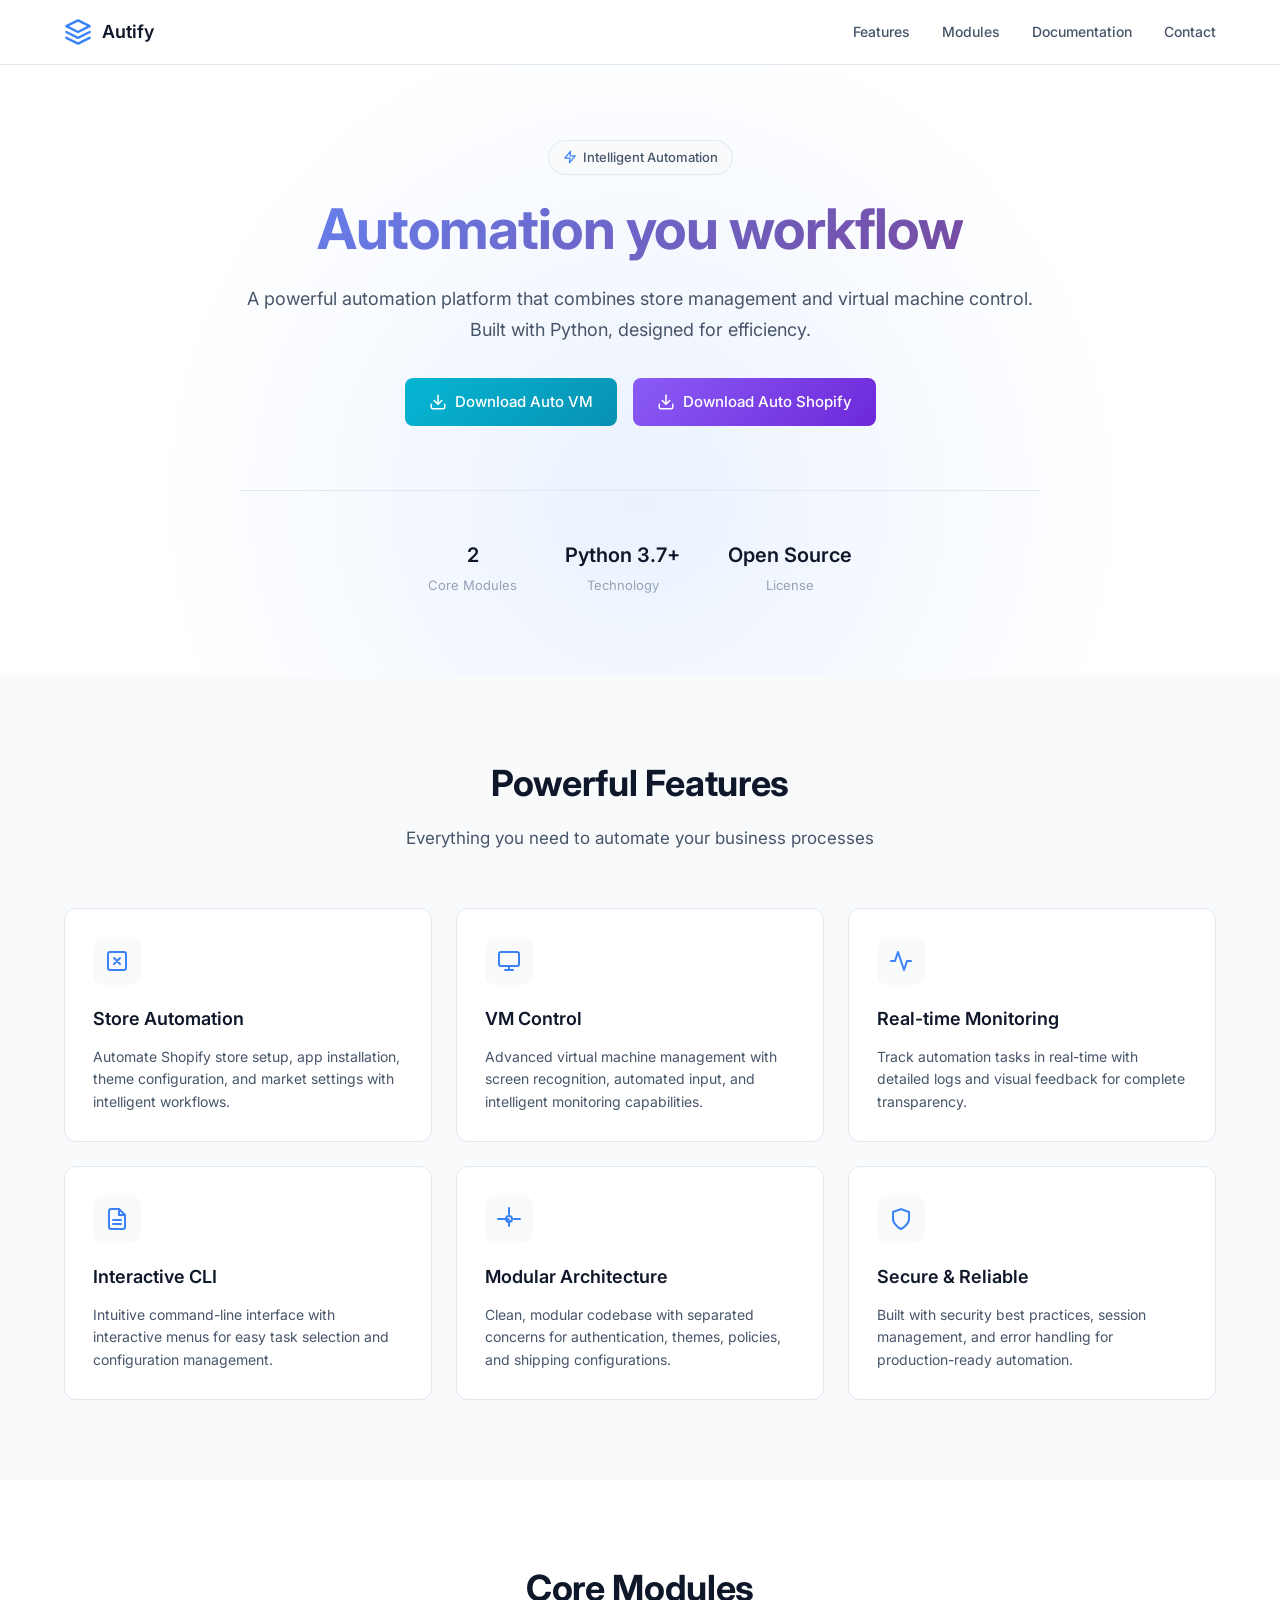
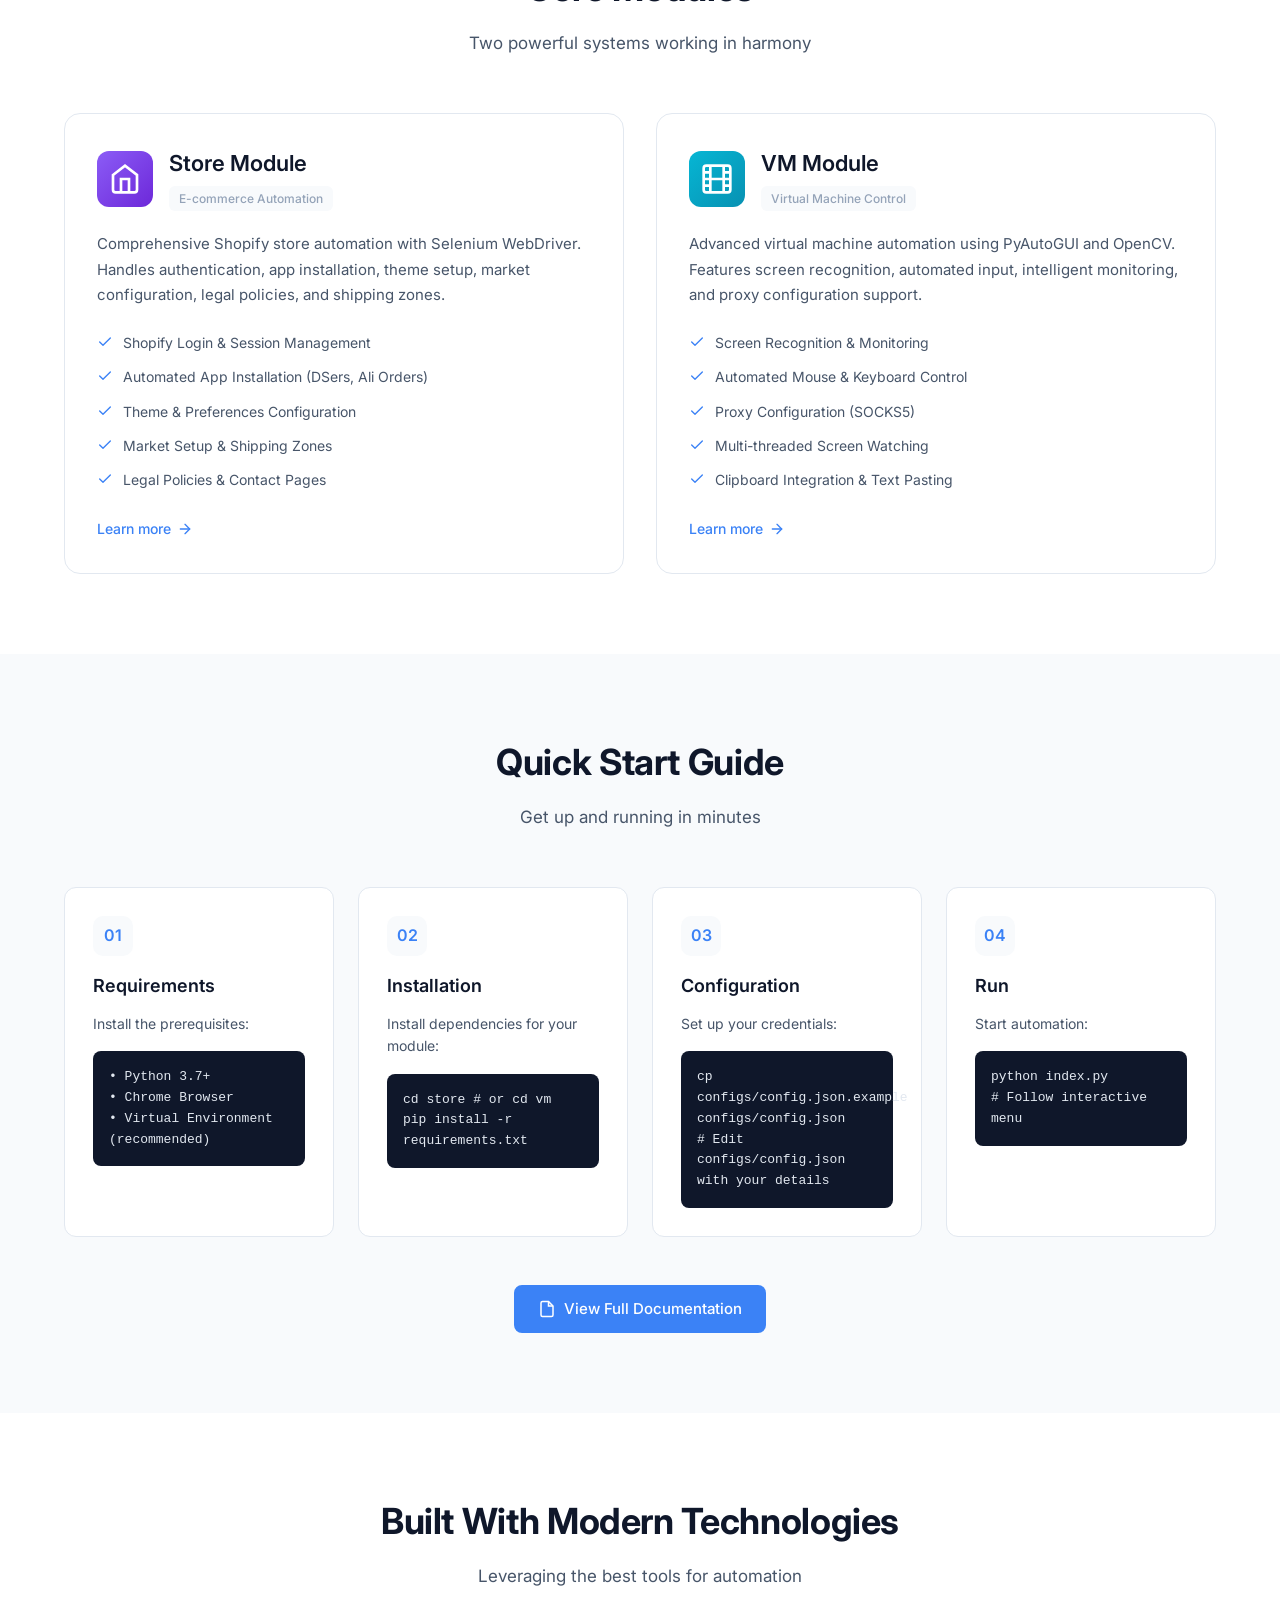
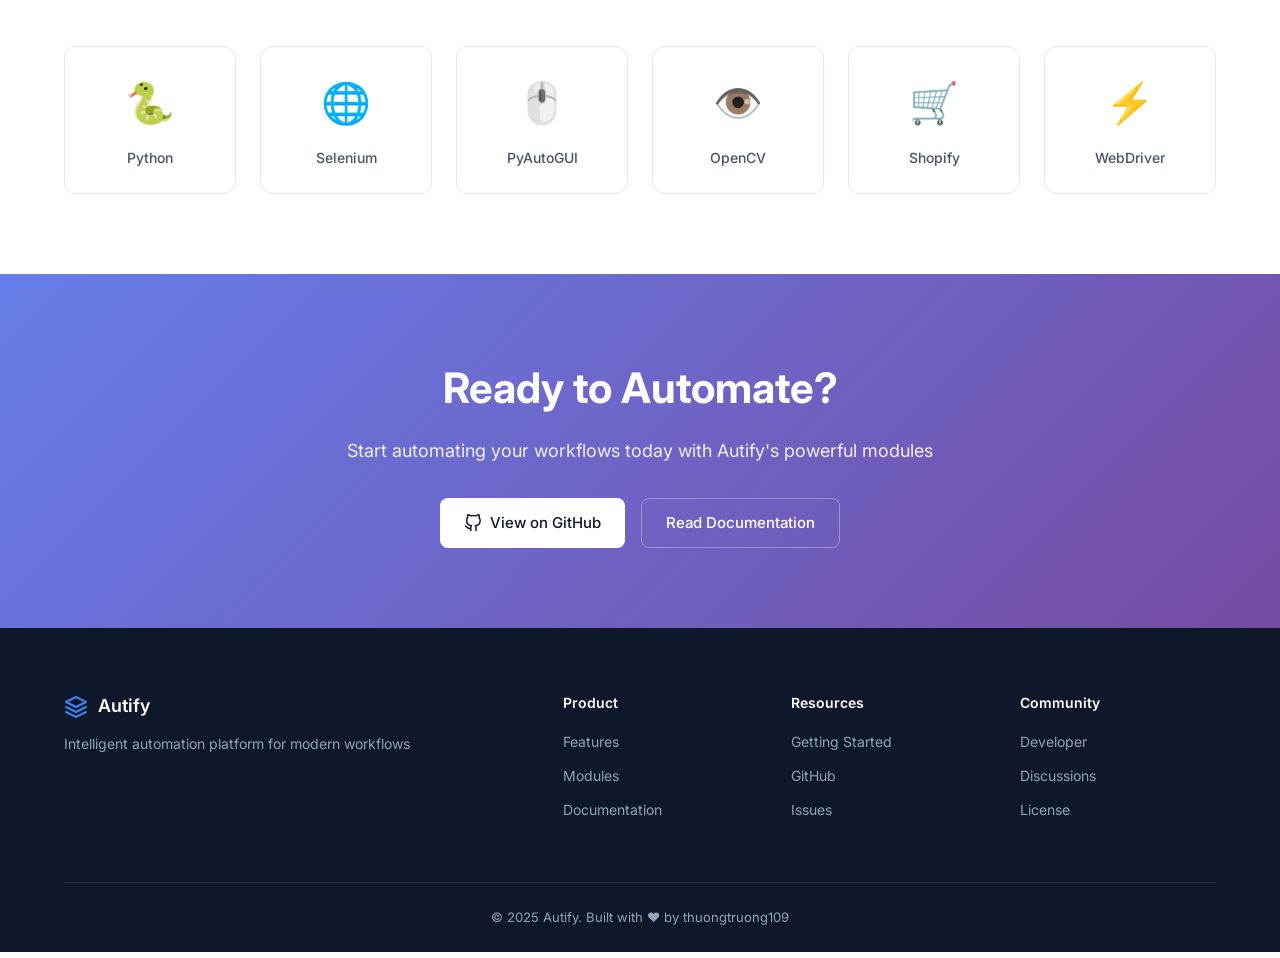
==== commit 06957e95: "feat(store): inject toast" ====
--- a/docs/index.html
+++ b/docs/index.html
@@ -765,8 +765,8 @@
               <p>Set up your credentials:</p>
               <div class="code-block">
                 <code
-                  >cp config.json.example config.json<br /># Edit config.json
-                  with your details</code
+                  >cp configs/config.json.example configs/config.json<br />#
+                  Edit configs/config.json with your details</code
                 >
               </div>
             </div>
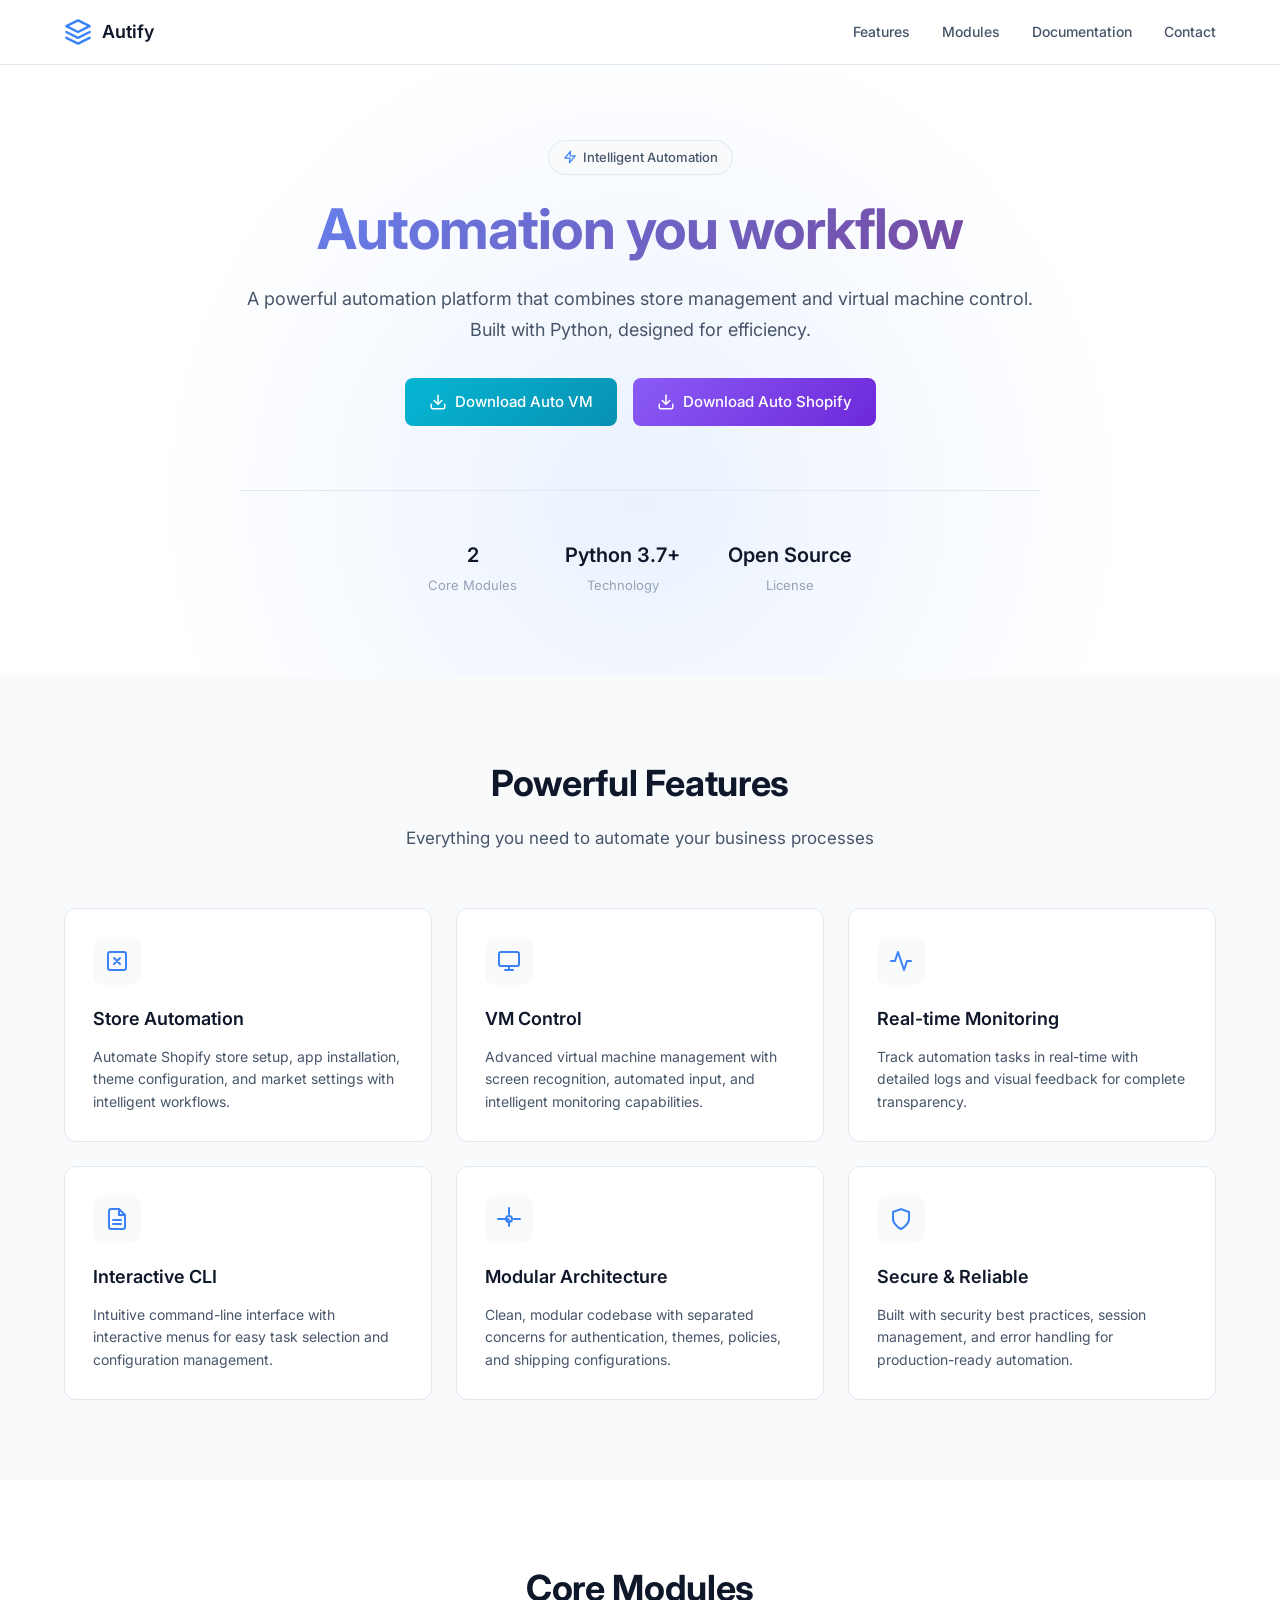
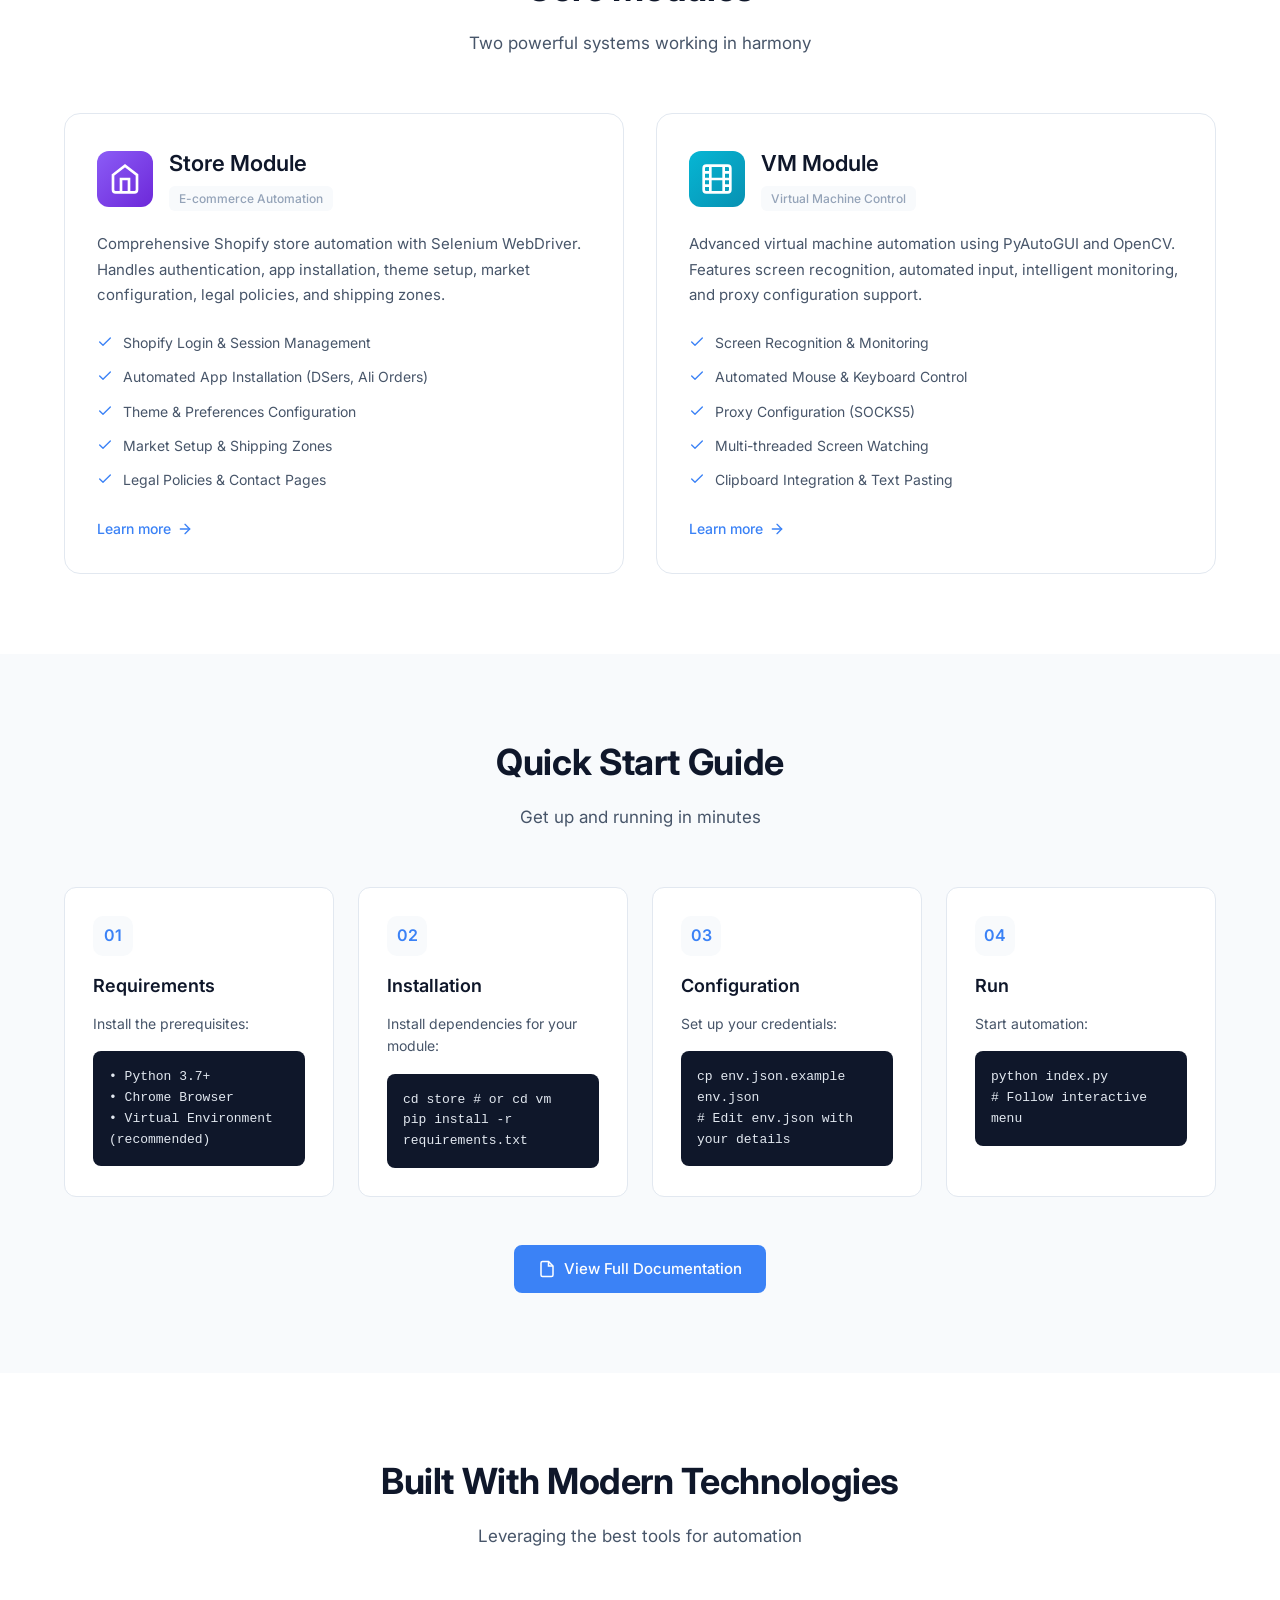
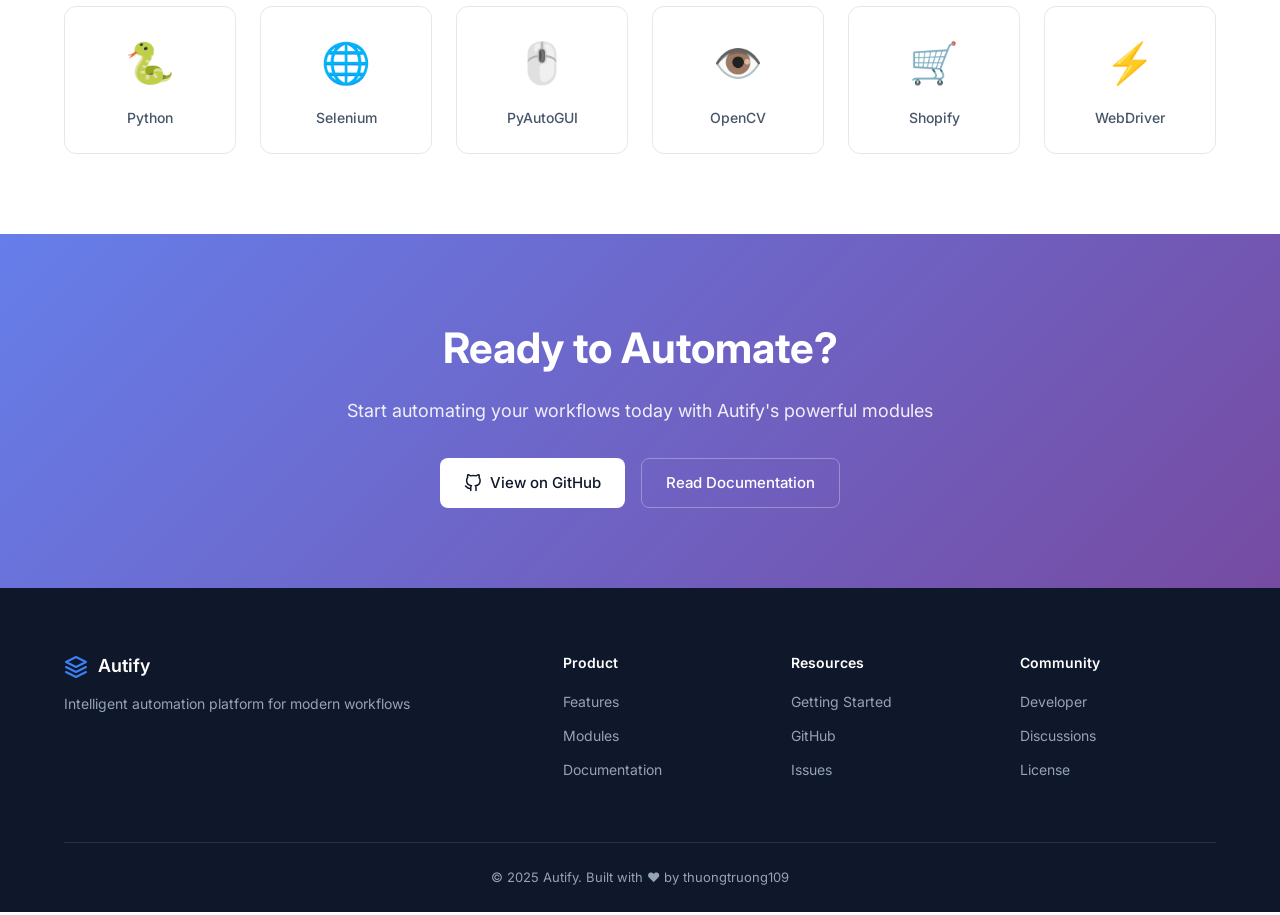
==== commit 837412cb: "feat(store): setup notification" ====
--- a/docs/index.html
+++ b/docs/index.html
@@ -765,8 +765,8 @@
               <p>Set up your credentials:</p>
               <div class="code-block">
                 <code
-                  >cp configs/config.json.example configs/config.json<br />#
-                  Edit configs/config.json with your details</code
+                  >cp env.json.example env.json<br /># Edit env.json with your
+                  details</code
                 >
               </div>
             </div>
